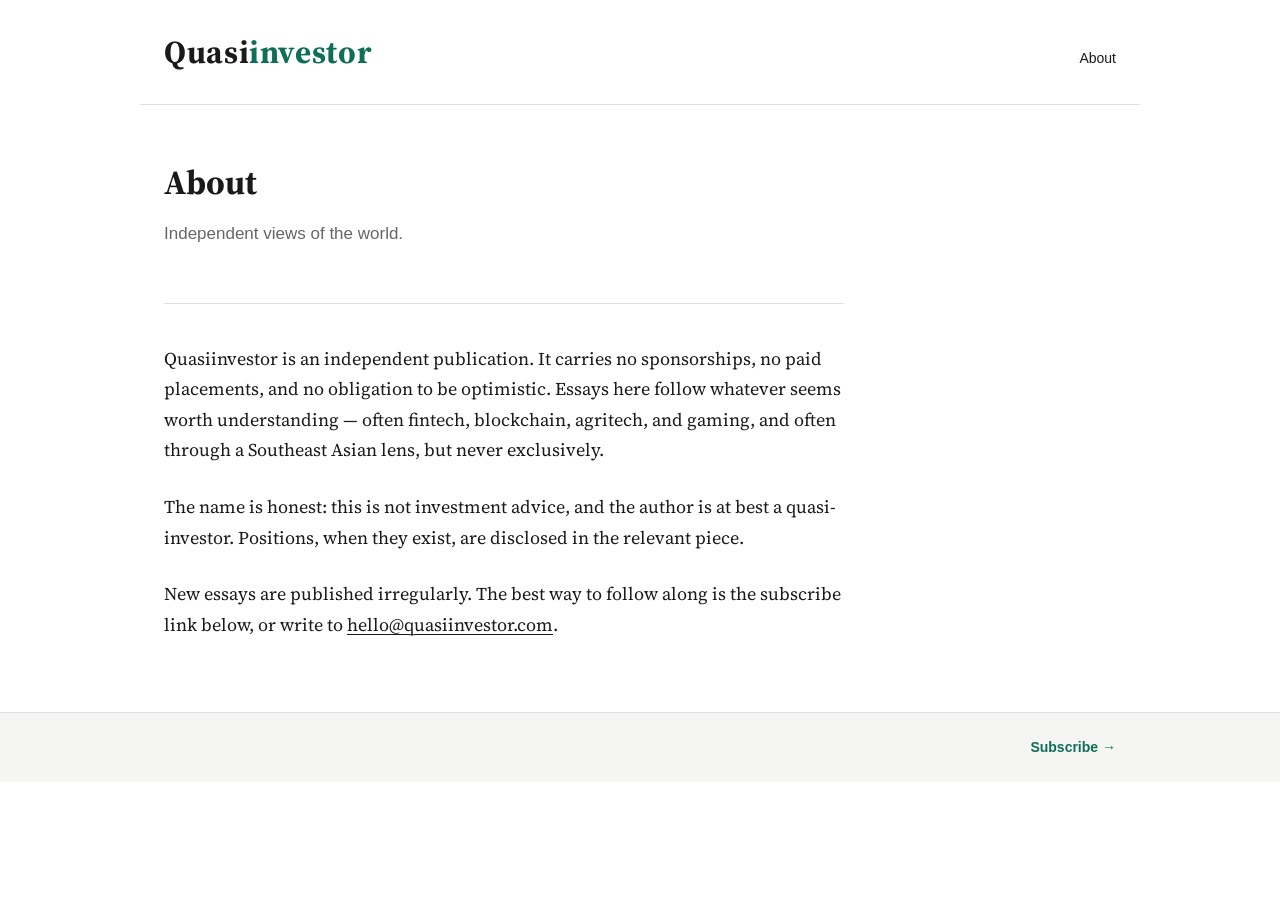
==== about.html @ 7c36e794 "Add static homepage, article template, about page, and design-system docs Co-Authored-By: Claude Fab" ====
<!DOCTYPE html>
<html lang="en">
<head>
  <meta charset="UTF-8">
  <meta name="viewport" content="width=device-width, initial-scale=1.0">
  <title>About — Quasiinvestor</title>
  <meta name="description" content="About Quasiinvestor — independent views of the world.">
  <link rel="preconnect" href="https://fonts.googleapis.com">
  <link rel="preconnect" href="https://fonts.gstatic.com" crossorigin>
  <link href="https://fonts.googleapis.com/css2?family=Source+Serif+4:opsz,wght@8..60,400;8..60,600;8..60,700&display=swap" rel="stylesheet">
  <link rel="stylesheet" href="style.css">
</head>
<body>

  <header class="masthead">
    <a class="wordmark" href="index.html">Quasi<span class="wordmark-accent">investor</span></a>
    <nav class="nav">
      <a href="about.html">About</a>
    </nav>
  </header>

  <main>

    <header class="article-header">
      <h1 class="article-title">About</h1>
      <p class="standfirst">Independent views of the world.</p>
    </header>

    <hr class="divider article-divider">

    <div class="prose">
      <p>
        Quasiinvestor is an independent publication. It carries no sponsorships, no paid
        placements, and no obligation to be optimistic. Essays here follow whatever seems
        worth understanding — often fintech, blockchain, agritech, and gaming, and often
        through a Southeast Asian lens, but never exclusively.
      </p>
      <p>
        The name is honest: this is not investment advice, and the author is at best a
        quasi-investor. Positions, when they exist, are disclosed in the relevant piece.
      </p>
      <p>
        New essays are published irregularly. The best way to follow along is the
        subscribe link below, or write to <a href="mailto:hello@quasiinvestor.com">hello@quasiinvestor.com</a>.
      </p>
    </div>

  </main>

  <footer class="footer">
    <a class="subscribe" href="#">Subscribe &rarr;</a>
  </footer>

</body>
</html>
---- style.css ----
/* Quasiinvestor — editorial homepage
   Design system: see CLAUDE.md. Teal #0F6E56 is the ONLY accent. */

:root {
  --ink: #1a1a1a;
  --grey: #666;
  --teal: #0F6E56;
  --hairline: #e0e0e0;
  --footer-bg: #f5f5f4;
  --serif: "Source Serif 4", Georgia, serif;
  --sans: -apple-system, BlinkMacSystemFont, "Segoe UI", Roboto, Helvetica, Arial, sans-serif;
}

* {
  margin: 0;
  padding: 0;
  box-sizing: border-box;
}

body {
  font-family: var(--sans);
  color: var(--ink);
  background: #fff;
  line-height: 1.5;
  -webkit-font-smoothing: antialiased;
}

a {
  color: inherit;
  text-decoration: none;
}

/* ---------- Masthead ---------- */

.masthead {
  max-width: 1000px;
  margin: 0 auto;
  padding: 28px 24px;
  display: flex;
  align-items: baseline;
  justify-content: space-between;
  flex-wrap: wrap;
  gap: 12px 32px;
  border-bottom: 1px solid var(--hairline);
}

.wordmark {
  font-family: var(--serif);
  font-size: 32px;
  font-weight: 700;
  letter-spacing: 0.02em;
}

.wordmark-accent {
  color: var(--teal);
}

.nav {
  display: flex;
  flex-wrap: wrap;
  gap: 24px;
  font-size: 14px;
}

.nav a:hover {
  color: var(--grey);
}

/* ---------- Featured article ---------- */

main {
  max-width: 1000px;
  margin: 0 auto;
  padding: 0 24px;
}

.featured {
  max-width: 560px;
  padding: 56px 0 48px;
}

.category {
  font-size: 12px;
  font-weight: 600;
  text-transform: uppercase;
  letter-spacing: 0.12em;
  color: var(--teal);
  margin-bottom: 12px;
}

.featured-headline {
  font-family: var(--serif);
  font-size: 34px;
  font-weight: 700;
  line-height: 1.25;
  margin-bottom: 16px;
}

.featured-headline a:hover,
.card-headline a:hover {
  text-decoration: underline;
  text-underline-offset: 3px;
  text-decoration-thickness: 1px;
}

.standfirst {
  font-size: 17px;
  color: var(--grey);
  line-height: 1.6;
  margin-bottom: 16px;
}

.meta {
  font-size: 13px;
  color: var(--grey);
}

/* ---------- Recent articles grid ---------- */

.divider {
  border: 0;
  border-top: 1px solid var(--hairline);
}

.recent {
  display: grid;
  grid-template-columns: repeat(3, 1fr);
  padding: 40px 0 64px;
}

.card {
  padding: 0 32px;
  border-left: 1px solid var(--hairline);
}

.card:first-child {
  padding-left: 0;
  border-left: 0;
}

.card:last-child {
  padding-right: 0;
}

.card-headline {
  font-family: var(--serif);
  font-size: 18px;
  font-weight: 600;
  line-height: 1.35;
  margin-bottom: 12px;
}

/* ---------- Article & About pages ---------- */

.article-header {
  max-width: 680px;
  padding: 56px 0 40px;
}

.article-title {
  font-family: var(--serif);
  font-size: 34px;
  font-weight: 700;
  line-height: 1.25;
  margin-bottom: 16px;
}

.article-divider {
  max-width: 680px;
  margin: 0;
}

.prose {
  max-width: 680px;
  font-family: var(--serif);
  font-size: 18px;
  line-height: 1.7;
  padding: 40px 0 72px;
}

.prose p {
  margin-bottom: 26px;
}

.prose p:last-child {
  margin-bottom: 0;
}

.prose h2 {
  font-family: var(--serif);
  font-size: 22px;
  font-weight: 600;
  line-height: 1.3;
  margin: 44px 0 18px;
}

.prose blockquote {
  border-left: 1px solid var(--hairline);
  padding-left: 24px;
  margin: 36px 0;
  color: var(--grey);
  font-style: italic;
}

.prose a {
  text-decoration: underline;
  text-underline-offset: 3px;
  text-decoration-thickness: 1px;
}

.prose a:hover {
  color: var(--grey);
}

/* ---------- Footer ---------- */

.footer {
  background: var(--footer-bg);
  border-top: 1px solid var(--hairline);
  padding: 24px calc(max((100% - 1000px) / 2, 0px) + 24px);
  display: flex;
  align-items: baseline;
  justify-content: flex-end;
  flex-wrap: wrap;
  gap: 8px 32px;
  font-size: 14px;
}

.subscribe {
  color: var(--teal);
  font-weight: 600;
  white-space: nowrap;
}

.subscribe:hover {
  text-decoration: underline;
  text-underline-offset: 3px;
}

/* ---------- Mobile ---------- */

@media (max-width: 720px) {
  .featured {
    padding: 40px 0 36px;
  }

  .featured-headline,
  .article-title {
    font-size: 27px;
  }

  .article-header {
    padding: 40px 0 32px;
  }

  .prose {
    font-size: 17px;
    padding: 32px 0 56px;
  }

  .recent {
    grid-template-columns: 1fr;
    padding: 8px 0 48px;
  }

  .card {
    padding: 28px 0;
    border-left: 0;
    border-bottom: 1px solid var(--hairline);
  }

  .card:first-child {
    padding-left: 0;
    padding-top: 28px;
  }

  .card:last-child {
    padding-right: 0;
    border-bottom: 0;
    padding-bottom: 0;
  }
}
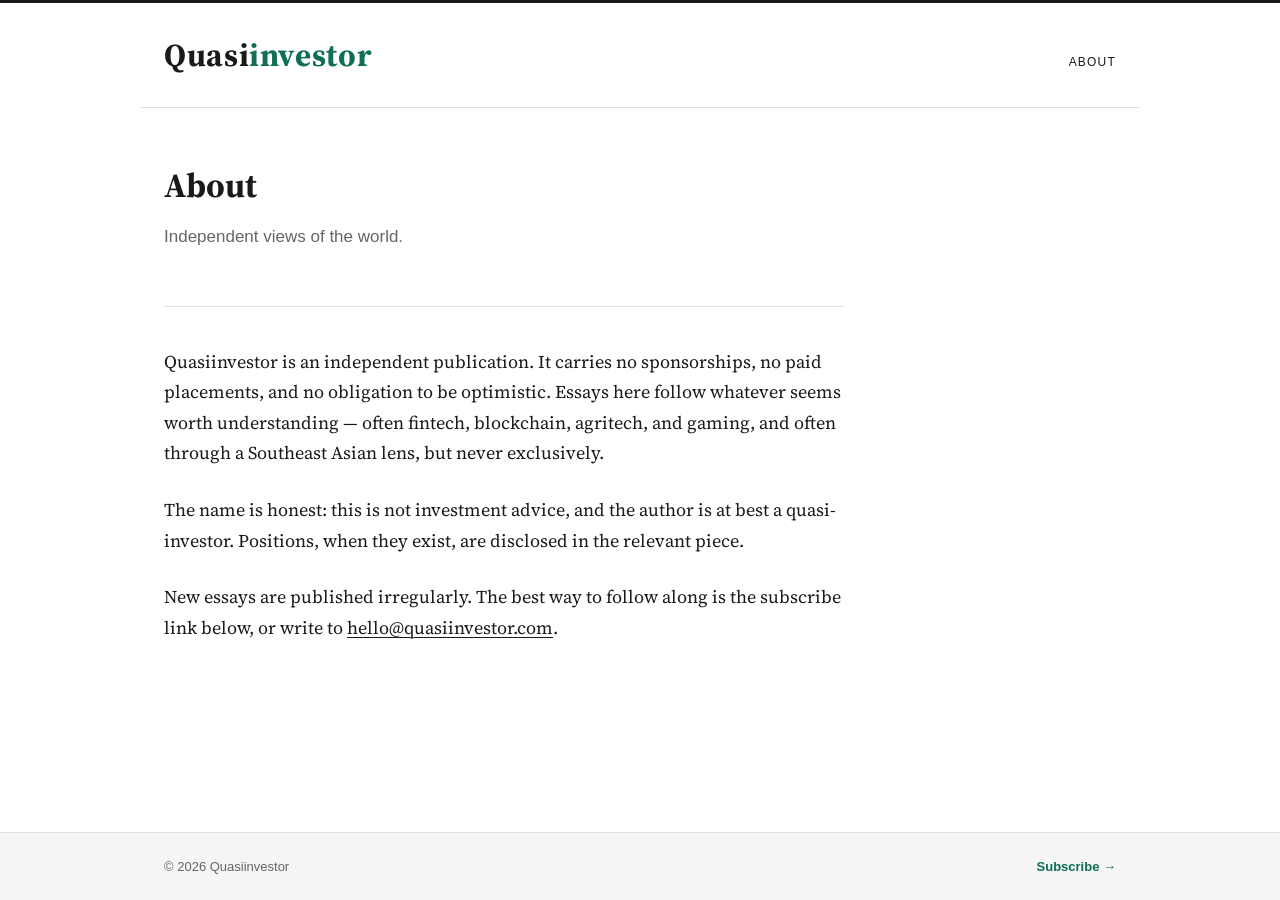
==== commit d0543f74: "Visual polish: top ink rule, small-caps nav, colophon, favicon, og tags, sticky footer Co-Authored-B" ====
--- a/about.html
+++ b/about.html
@@ -5,6 +5,11 @@
   <meta name="viewport" content="width=device-width, initial-scale=1.0">
   <title>About — Quasiinvestor</title>
   <meta name="description" content="About Quasiinvestor — independent views of the world.">
+  <meta property="og:title" content="About — Quasiinvestor">
+  <meta property="og:description" content="Independent views of the world.">
+  <meta property="og:type" content="website">
+  <meta property="og:url" content="https://quasiinvestor.com/about">
+  <link rel="icon" href='data:image/svg+xml,<svg xmlns="http://www.w3.org/2000/svg" viewBox="0 0 64 64"><rect width="64" height="64" fill="%230F6E56"/><text x="32" y="47" font-family="Georgia,serif" font-size="44" font-weight="700" text-anchor="middle" fill="%23ffffff">Q</text></svg>'>
   <link rel="preconnect" href="https://fonts.googleapis.com">
   <link rel="preconnect" href="https://fonts.gstatic.com" crossorigin>
   <link href="https://fonts.googleapis.com/css2?family=Source+Serif+4:opsz,wght@8..60,400;8..60,600;8..60,700&display=swap" rel="stylesheet">
@@ -48,6 +53,7 @@
   </main>
 
   <footer class="footer">
+    <p class="colophon">&copy; 2026 Quasiinvestor</p>
     <a class="subscribe" href="#">Subscribe &rarr;</a>
   </footer>
 
--- a/style.css
+++ b/style.css
@@ -23,6 +23,20 @@
   background: #fff;
   line-height: 1.5;
   -webkit-font-smoothing: antialiased;
+  border-top: 3px solid var(--ink);
+  min-height: 100svh;
+  display: flex;
+  flex-direction: column;
+}
+
+main {
+  flex: 1;
+  width: 100%;
+}
+
+::selection {
+  background: var(--ink);
+  color: #fff;
 }
 
 a {
@@ -33,6 +47,7 @@
 /* ---------- Masthead ---------- */
 
 .masthead {
+  width: 100%;
   max-width: 1000px;
   margin: 0 auto;
   padding: 28px 24px;
@@ -59,7 +74,10 @@
   display: flex;
   flex-wrap: wrap;
   gap: 24px;
-  font-size: 14px;
+  font-size: 12px;
+  font-weight: 500;
+  text-transform: uppercase;
+  letter-spacing: 0.1em;
 }
 
 .nav a:hover {
@@ -94,6 +112,7 @@
   font-weight: 700;
   line-height: 1.25;
   margin-bottom: 16px;
+  text-wrap: balance;
 }
 
 .featured-headline a:hover,
@@ -150,19 +169,36 @@
   margin-bottom: 12px;
 }
 
-/* ---------- Article & About pages ---------- */
-
-.article-header {
-  max-width: 680px;
-  padding: 56px 0 40px;
-}
-
-.article-title {
+/* ---------- Empty homepage state ---------- */
+
+.empty-state {
+  max-width: 560px;
+  padding: 72px 0 96px;
+}
+
+.empty-headline {
   font-family: var(--serif);
   font-size: 34px;
   font-weight: 700;
   line-height: 1.25;
   margin-bottom: 16px;
+  text-wrap: balance;
+}
+
+/* ---------- Article & About pages ---------- */
+
+.article-header {
+  max-width: 680px;
+  padding: 56px 0 40px;
+}
+
+.article-title {
+  font-family: var(--serif);
+  font-size: 34px;
+  font-weight: 700;
+  line-height: 1.25;
+  margin-bottom: 16px;
+  text-wrap: balance;
 }
 
 .article-divider {
@@ -220,10 +256,14 @@
   padding: 24px calc(max((100% - 1000px) / 2, 0px) + 24px);
   display: flex;
   align-items: baseline;
-  justify-content: flex-end;
+  justify-content: space-between;
   flex-wrap: wrap;
   gap: 8px 32px;
-  font-size: 14px;
+  font-size: 13px;
+}
+
+.colophon {
+  color: var(--grey);
 }
 
 .subscribe {
@@ -245,8 +285,13 @@
   }
 
   .featured-headline,
-  .article-title {
+  .article-title,
+  .empty-headline {
     font-size: 27px;
+  }
+
+  .empty-state {
+    padding: 48px 0 64px;
   }
 
   .article-header {
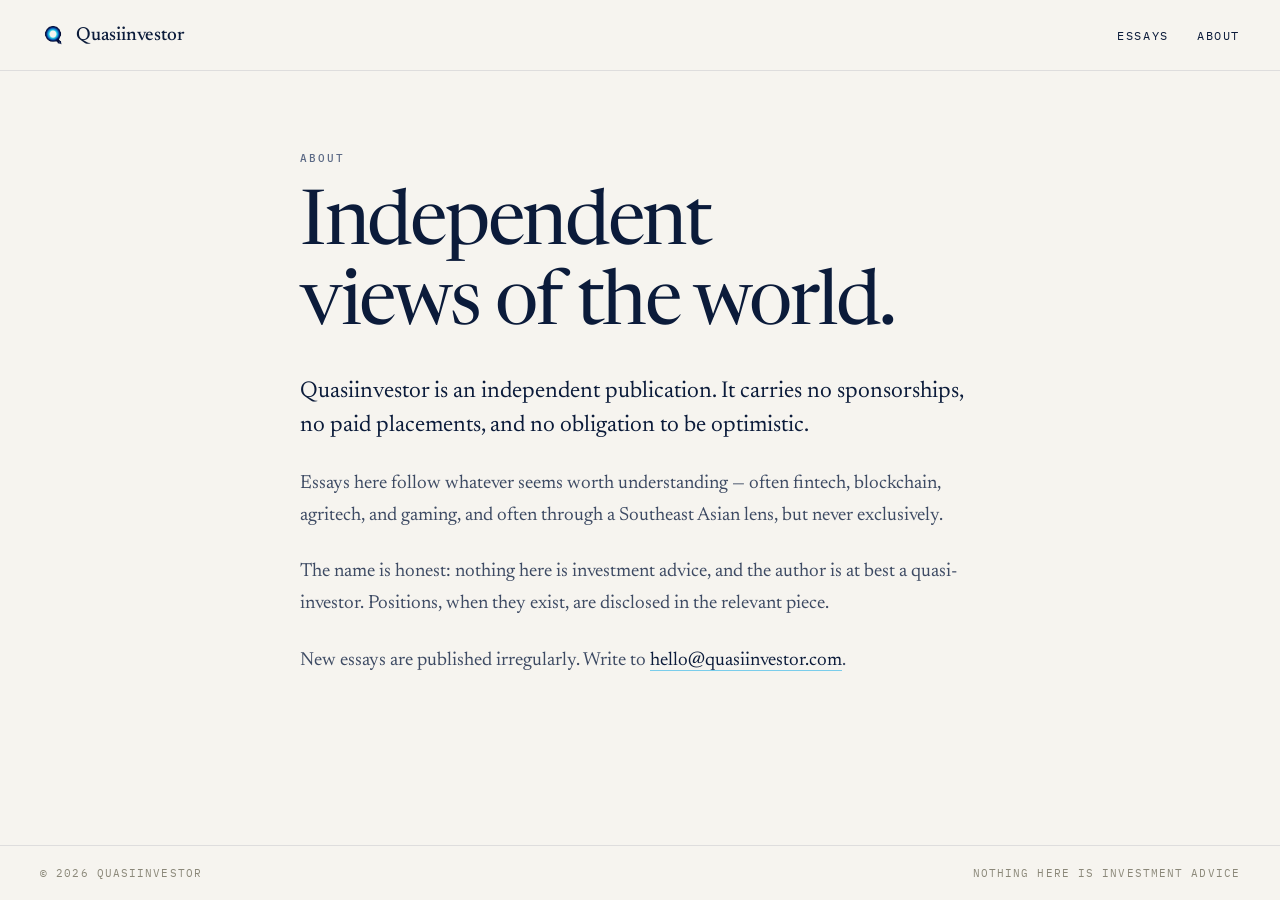
==== commit 1873f413: "Redesign Quasiinvestor landing page" ====
--- a/about.html
+++ b/about.html
@@ -1,61 +1,49 @@
-<!DOCTYPE html>
+<!doctype html>
 <html lang="en">
 <head>
-  <meta charset="UTF-8">
-  <meta name="viewport" content="width=device-width, initial-scale=1.0">
+  <meta charset="utf-8">
+  <meta name="viewport" content="width=device-width, initial-scale=1">
   <title>About — Quasiinvestor</title>
-  <meta name="description" content="About Quasiinvestor — independent views of the world.">
+  <meta name="description" content="About Quasiinvestor, a collection of occasional essays on what seems worth understanding.">
   <meta property="og:title" content="About — Quasiinvestor">
-  <meta property="og:description" content="Independent views of the world.">
+  <meta property="og:description" content="A collection of occasional essays on what seems worth understanding.">
   <meta property="og:type" content="website">
   <meta property="og:url" content="https://quasiinvestor.com/about">
-  <link rel="icon" href='data:image/svg+xml,<svg xmlns="http://www.w3.org/2000/svg" viewBox="0 0 64 64"><rect width="64" height="64" fill="%230F6E56"/><text x="32" y="47" font-family="Georgia,serif" font-size="44" font-weight="700" text-anchor="middle" fill="%23ffffff">Q</text></svg>'>
+  <link rel="icon" href="assets/quasi-logo.png">
   <link rel="preconnect" href="https://fonts.googleapis.com">
   <link rel="preconnect" href="https://fonts.gstatic.com" crossorigin>
-  <link href="https://fonts.googleapis.com/css2?family=Source+Serif+4:opsz,wght@8..60,400;8..60,600;8..60,700&display=swap" rel="stylesheet">
+  <link href="https://fonts.googleapis.com/css2?family=IBM+Plex+Mono:wght@400;500&amp;family=Newsreader:ital,opsz,wght@0,6..72,300;0,6..72,400;0,6..72,500;1,6..72,400&amp;display=swap" rel="stylesheet">
   <link rel="stylesheet" href="style.css">
 </head>
 <body>
+  <header class="bar site-header">
+    <a class="lockup" href="/" aria-label="Quasiinvestor home">
+      <img src="assets/quasi-logo.png" alt="" width="26" height="26">
+      <span class="wordmark">Quasiinvestor</span>
+    </a>
 
-  <header class="masthead">
-    <a class="wordmark" href="index.html">Quasi<span class="wordmark-accent">investor</span></a>
-    <nav class="nav">
-      <a href="about.html">About</a>
+    <nav aria-label="Main navigation">
+      <a href="/#essays">Essays</a>
+      <a href="/#about" aria-current="page">About</a>
     </nav>
   </header>
 
   <main>
-
-    <header class="article-header">
-      <h1 class="article-title">About</h1>
-      <p class="standfirst">Independent views of the world.</p>
-    </header>
-
-    <hr class="divider article-divider">
-
-    <div class="prose">
-      <p>
-        Quasiinvestor is an independent publication. It carries no sponsorships, no paid
-        placements, and no obligation to be optimistic. Essays here follow whatever seems
-        worth understanding — often fintech, blockchain, agritech, and gaming, and often
-        through a Southeast Asian lens, but never exclusively.
-      </p>
-      <p>
-        The name is honest: this is not investment advice, and the author is at best a
-        quasi-investor. Positions, when they exist, are disclosed in the relevant piece.
-      </p>
-      <p>
-        New essays are published irregularly. The best way to follow along is the
-        subscribe link below, or write to <a href="mailto:hello@quasiinvestor.com">hello@quasiinvestor.com</a>.
-      </p>
-    </div>
-
+    <article class="about-page">
+      <span class="label">About</span>
+      <h1>Independent views of the world.</h1>
+      <div class="prose">
+        <p>Quasiinvestor is an independent publication. It carries no sponsorships, no paid placements, and no obligation to be optimistic.</p>
+        <p>Essays here follow whatever seems worth understanding — often fintech, blockchain, agritech, and gaming, and often through a Southeast Asian lens, but never exclusively.</p>
+        <p>The name is honest: nothing here is investment advice, and the author is at best a quasi-investor. Positions, when they exist, are disclosed in the relevant piece.</p>
+        <p>New essays are published irregularly. Write to <a href="mailto:hello@quasiinvestor.com">hello@quasiinvestor.com</a>.</p>
+      </div>
+    </article>
   </main>
 
-  <footer class="footer">
-    <p class="colophon">&copy; 2026 Quasiinvestor</p>
-    <a class="subscribe" href="#">Subscribe &rarr;</a>
+  <footer class="bar site-footer">
+    <span>© 2026 Quasiinvestor</span>
+    <span>Nothing here is investment advice</span>
   </footer>
-
 </body>
 </html>
--- a/style.css
+++ b/style.css
@@ -1,327 +1,471 @@
-/* Quasiinvestor — editorial homepage
-   Design system: see CLAUDE.md. Teal #0F6E56 is the ONLY accent. */
-
 :root {
-  --ink: #1a1a1a;
-  --grey: #666;
-  --teal: #0F6E56;
-  --hairline: #e0e0e0;
-  --footer-bg: #f5f5f4;
-  --serif: "Source Serif 4", Georgia, serif;
-  --sans: -apple-system, BlinkMacSystemFont, "Segoe UI", Roboto, Helvetica, Arial, sans-serif;
+  --paper: #f6f4ef;
+  --ink: #0b1b3a;
+  --ink-secondary: #123a6b;
+  --body-muted: #3d4a63;
+  --label-muted: #5c6a86;
+  --meta-muted: #8b8879;
+  --accent: #00a8e8;
+  --accent-hover: #0090c8;
+  --hairline: rgba(11, 27, 58, 0.1);
+  --serif: "Newsreader", Georgia, serif;
+  --mono: "IBM Plex Mono", ui-monospace, monospace;
 }
 
 * {
+  box-sizing: border-box;
+}
+
+html {
+  scroll-behavior: smooth;
+}
+
+html,
+body {
   margin: 0;
   padding: 0;
-  box-sizing: border-box;
 }
 
 body {
-  font-family: var(--sans);
+  min-height: 100vh;
+  min-height: 100svh;
+  display: flex;
+  flex-direction: column;
+  overflow-x: hidden;
+  background: var(--paper);
   color: var(--ink);
-  background: #fff;
-  line-height: 1.5;
+  font-family: var(--serif);
   -webkit-font-smoothing: antialiased;
-  border-top: 3px solid var(--ink);
-  min-height: 100svh;
-  display: flex;
-  flex-direction: column;
+}
+
+a {
+  color: var(--ink);
+  text-decoration: none;
+  transition: color 0.2s ease;
+}
+
+a:hover {
+  color: var(--accent-hover);
+}
+
+a:focus-visible {
+  outline: 2px solid var(--accent);
+  outline-offset: 4px;
+}
+
+::selection {
+  background: #9fe8ff;
+  color: var(--ink);
+}
+
+h1,
+h2,
+p,
+ul {
+  margin: 0;
+}
+
+.bar {
+  display: flex;
+  align-items: center;
+  justify-content: space-between;
+  gap: 24px;
+  padding: 22px 40px;
+}
+
+.site-header {
+  border-bottom: 1px solid var(--hairline);
+}
+
+.lockup {
+  display: flex;
+  align-items: center;
+  gap: 10px;
+  flex: none;
+}
+
+.lockup img {
+  width: 26px;
+  height: 26px;
+  object-fit: contain;
+}
+
+.wordmark {
+  font-size: 19px;
+  font-weight: 500;
+  letter-spacing: -0.01em;
+}
+
+nav {
+  display: flex;
+  align-items: center;
+  gap: 28px;
+}
+
+nav a,
+.label,
+.count,
+.fine,
+.site-footer span {
+  font-family: var(--mono);
+}
+
+nav a {
+  font-size: 11.5px;
+  letter-spacing: 0.14em;
+  text-transform: uppercase;
 }
 
 main {
+  width: 100%;
   flex: 1;
+  display: flex;
+  flex-direction: column;
+  align-items: center;
+  padding: 0 40px;
+}
+
+section {
   width: 100%;
-}
-
-::selection {
-  background: var(--ink);
-  color: #fff;
-}
-
-a {
-  color: inherit;
-  text-decoration: none;
-}
-
-/* ---------- Masthead ---------- */
-
-.masthead {
+  max-width: 900px;
+}
+
+section + section {
+  border-top: 1px solid var(--hairline);
+}
+
+[id] {
+  scroll-margin-top: 90px;
+}
+
+.hero {
+  display: flex;
+  flex-direction: column;
+  align-items: center;
+  padding: 90px 0 84px;
+  text-align: center;
+  animation: q-rise 0.8s ease both;
+}
+
+.status {
+  display: flex;
+  align-items: center;
+  gap: 9px;
+  margin-bottom: 22px;
+  color: var(--label-muted);
+  font-family: var(--mono);
+  font-size: 11px;
+  letter-spacing: 0.18em;
+  text-transform: uppercase;
+}
+
+.dot {
+  width: 6px;
+  height: 6px;
+  flex: none;
+  border-radius: 50%;
+  background: var(--accent);
+  box-shadow: 0 0 0 4px rgba(0, 168, 232, 0.18);
+}
+
+h1 {
   width: 100%;
-  max-width: 1000px;
-  margin: 0 auto;
-  padding: 28px 24px;
+  font-size: clamp(40px, 6.2vw, 76px);
+  font-weight: 400;
+  line-height: 1.05;
+  letter-spacing: -0.03em;
+  text-wrap: balance;
+}
+
+h1 em {
+  color: var(--ink-secondary);
+  font-style: italic;
+}
+
+.dek {
+  max-width: 520px;
+  margin-top: 26px;
+  color: var(--body-muted);
+  font-size: 20px;
+  line-height: 1.6;
+  text-wrap: pretty;
+}
+
+.essays {
+  padding: 54px 0 60px;
+}
+
+.row-head {
   display: flex;
   align-items: baseline;
   justify-content: space-between;
+  gap: 20px;
+  margin-bottom: 26px;
+}
+
+.label {
+  color: var(--label-muted);
+  font-size: 11px;
+  font-weight: 500;
+  letter-spacing: 0.18em;
+  text-transform: uppercase;
+}
+
+.count {
+  color: var(--meta-muted);
+  font-size: 11px;
+  letter-spacing: 0.1em;
+  text-transform: uppercase;
+}
+
+.essay-index {
+  display: flex;
+  flex-direction: column;
+  padding: 0;
+  list-style: none;
+}
+
+.essay-index li {
+  display: grid;
+  grid-template-columns: 110px minmax(0, 1fr);
+  align-items: start;
+  gap: 24px;
+  padding: 22px 0;
+  border-top: 1px solid var(--hairline);
+}
+
+.essay-index time {
+  padding-top: 7px;
+  color: var(--meta-muted);
+  font-family: var(--mono);
+  font-size: 11px;
+  letter-spacing: 0.1em;
+  text-transform: uppercase;
+}
+
+.essay-title {
+  display: block;
+  color: var(--ink-secondary);
+  font-size: 25px;
+  line-height: 1.25;
+  letter-spacing: -0.015em;
+}
+
+.essay-dek {
+  display: block;
+  margin-top: 7px;
+  color: var(--label-muted);
+  font-size: 17px;
+  line-height: 1.55;
+  text-wrap: pretty;
+}
+
+.fine {
+  margin-top: 26px;
+  padding-top: 22px;
+  border-top: 1px solid var(--hairline);
+  color: var(--meta-muted);
+  font-size: 12px;
+  line-height: 1.7;
+  letter-spacing: 0.03em;
+}
+
+.fine a,
+.about a,
+.about-page a {
+  border-bottom: 1px solid rgba(0, 168, 232, 0.5);
+}
+
+.about {
+  display: grid;
+  grid-template-columns: minmax(0, 1fr) minmax(0, 1.5fr);
+  gap: 48px;
+  padding: 60px 0 90px;
+}
+
+.about-copy {
+  max-width: 560px;
+  display: flex;
+  flex-direction: column;
+  gap: 20px;
+}
+
+.about .lead {
+  font-size: 23px;
+  line-height: 1.5;
+  letter-spacing: -0.01em;
+  text-wrap: pretty;
+}
+
+.about .copy {
+  color: var(--body-muted);
+  font-size: 18px;
+  line-height: 1.65;
+  text-wrap: pretty;
+}
+
+.about .write {
+  color: var(--label-muted);
+  font-family: var(--mono);
+  font-size: 12px;
+  letter-spacing: 0.04em;
+}
+
+.site-footer {
   flex-wrap: wrap;
-  gap: 12px 32px;
-  border-bottom: 1px solid var(--hairline);
-}
-
-.wordmark {
-  font-family: var(--serif);
-  font-size: 32px;
-  font-weight: 700;
-  letter-spacing: 0.02em;
-}
-
-.wordmark-accent {
-  color: var(--teal);
-}
-
-.nav {
-  display: flex;
-  flex-wrap: wrap;
+  gap: 14px;
+  padding: 20px 40px;
+  border-top: 1px solid var(--hairline);
+}
+
+.site-footer span {
+  color: var(--meta-muted);
+  font-size: 11px;
+  letter-spacing: 0.1em;
+  text-transform: uppercase;
+}
+
+/* Standalone About page kept for existing inbound links. */
+.about-page {
+  max-width: 680px;
+  padding: 80px 0 96px;
+}
+
+.about-page .label {
+  display: block;
+  margin-bottom: 22px;
+}
+
+.about-page h1 {
+  max-width: 620px;
+  margin-bottom: 28px;
+}
+
+.about-page .prose {
+  display: flex;
+  flex-direction: column;
   gap: 24px;
-  font-size: 12px;
-  font-weight: 500;
-  text-transform: uppercase;
-  letter-spacing: 0.1em;
-}
-
-.nav a:hover {
-  color: var(--grey);
-}
-
-/* ---------- Featured article ---------- */
-
-main {
-  max-width: 1000px;
-  margin: 0 auto;
-  padding: 0 24px;
-}
-
-.featured {
-  max-width: 560px;
-  padding: 56px 0 48px;
-}
-
-.category {
-  font-size: 12px;
-  font-weight: 600;
-  text-transform: uppercase;
-  letter-spacing: 0.12em;
-  color: var(--teal);
-  margin-bottom: 12px;
-}
-
-.featured-headline {
-  font-family: var(--serif);
-  font-size: 34px;
-  font-weight: 700;
-  line-height: 1.25;
-  margin-bottom: 16px;
-  text-wrap: balance;
-}
-
-.featured-headline a:hover,
-.card-headline a:hover {
-  text-decoration: underline;
-  text-underline-offset: 3px;
-  text-decoration-thickness: 1px;
-}
-
-.standfirst {
-  font-size: 17px;
-  color: var(--grey);
-  line-height: 1.6;
-  margin-bottom: 16px;
-}
-
-.meta {
-  font-size: 13px;
-  color: var(--grey);
-}
-
-/* ---------- Recent articles grid ---------- */
-
-.divider {
-  border: 0;
-  border-top: 1px solid var(--hairline);
-}
-
-.recent {
-  display: grid;
-  grid-template-columns: repeat(3, 1fr);
-  padding: 40px 0 64px;
-}
-
-.card {
-  padding: 0 32px;
-  border-left: 1px solid var(--hairline);
-}
-
-.card:first-child {
-  padding-left: 0;
-  border-left: 0;
-}
-
-.card:last-child {
-  padding-right: 0;
-}
-
-.card-headline {
-  font-family: var(--serif);
-  font-size: 18px;
-  font-weight: 600;
-  line-height: 1.35;
-  margin-bottom: 12px;
-}
-
-/* ---------- Empty homepage state ---------- */
-
-.empty-state {
-  max-width: 560px;
-  padding: 72px 0 96px;
-}
-
-.empty-headline {
-  font-family: var(--serif);
-  font-size: 34px;
-  font-weight: 700;
-  line-height: 1.25;
-  margin-bottom: 16px;
-  text-wrap: balance;
-}
-
-/* ---------- Article & About pages ---------- */
-
-.article-header {
-  max-width: 680px;
-  padding: 56px 0 40px;
-}
-
-.article-title {
-  font-family: var(--serif);
-  font-size: 34px;
-  font-weight: 700;
-  line-height: 1.25;
-  margin-bottom: 16px;
-  text-wrap: balance;
-}
-
-.article-divider {
-  max-width: 680px;
-  margin: 0;
-}
-
-.prose {
-  max-width: 680px;
-  font-family: var(--serif);
-  font-size: 18px;
+  color: var(--body-muted);
+  font-size: 19px;
   line-height: 1.7;
-  padding: 40px 0 72px;
-}
-
-.prose p {
-  margin-bottom: 26px;
-}
-
-.prose p:last-child {
-  margin-bottom: 0;
-}
-
-.prose h2 {
-  font-family: var(--serif);
-  font-size: 22px;
-  font-weight: 600;
-  line-height: 1.3;
-  margin: 44px 0 18px;
-}
-
-.prose blockquote {
-  border-left: 1px solid var(--hairline);
-  padding-left: 24px;
-  margin: 36px 0;
-  color: var(--grey);
-  font-style: italic;
-}
-
-.prose a {
-  text-decoration: underline;
-  text-underline-offset: 3px;
-  text-decoration-thickness: 1px;
-}
-
-.prose a:hover {
-  color: var(--grey);
-}
-
-/* ---------- Footer ---------- */
-
-.footer {
-  background: var(--footer-bg);
-  border-top: 1px solid var(--hairline);
-  padding: 24px calc(max((100% - 1000px) / 2, 0px) + 24px);
-  display: flex;
-  align-items: baseline;
-  justify-content: space-between;
-  flex-wrap: wrap;
-  gap: 8px 32px;
-  font-size: 13px;
-}
-
-.colophon {
-  color: var(--grey);
-}
-
-.subscribe {
-  color: var(--teal);
-  font-weight: 600;
-  white-space: nowrap;
-}
-
-.subscribe:hover {
-  text-decoration: underline;
-  text-underline-offset: 3px;
-}
-
-/* ---------- Mobile ---------- */
-
-@media (max-width: 720px) {
-  .featured {
-    padding: 40px 0 36px;
-  }
-
-  .featured-headline,
-  .article-title,
-  .empty-headline {
-    font-size: 27px;
-  }
-
-  .empty-state {
-    padding: 48px 0 64px;
-  }
-
-  .article-header {
-    padding: 40px 0 32px;
-  }
-
-  .prose {
-    font-size: 17px;
-    padding: 32px 0 56px;
-  }
-
-  .recent {
+}
+
+.about-page .prose p:first-child {
+  color: var(--ink);
+  font-size: 23px;
+  line-height: 1.5;
+}
+
+@keyframes q-rise {
+  from {
+    opacity: 0;
+    transform: translateY(14px);
+  }
+
+  to {
+    opacity: 1;
+    transform: none;
+  }
+}
+
+@media (prefers-reduced-motion: reduce) {
+  html {
+    scroll-behavior: auto;
+  }
+
+  .hero {
+    animation: none;
+  }
+
+  a {
+    transition: none;
+  }
+}
+
+@media (max-width: 820px) {
+  .about {
     grid-template-columns: 1fr;
-    padding: 8px 0 48px;
-  }
-
-  .card {
-    padding: 28px 0;
-    border-left: 0;
-    border-bottom: 1px solid var(--hairline);
-  }
-
-  .card:first-child {
-    padding-left: 0;
-    padding-top: 28px;
-  }
-
-  .card:last-child {
-    padding-right: 0;
-    border-bottom: 0;
-    padding-bottom: 0;
-  }
-}
+    gap: 20px;
+  }
+}
+
+@media (max-width: 640px) {
+  .bar {
+    padding: 18px 20px;
+  }
+
+  nav {
+    gap: 16px;
+  }
+
+  nav a {
+    font-size: 10px;
+  }
+
+  main {
+    padding: 0 22px;
+  }
+
+  .hero {
+    padding: 64px 0 56px;
+  }
+
+  .dek {
+    font-size: 18px;
+  }
+
+  .essay-index li {
+    grid-template-columns: 1fr;
+    gap: 8px;
+  }
+
+  .essay-index time {
+    padding-top: 0;
+  }
+
+  .essay-title {
+    font-size: 22px;
+  }
+
+  .site-footer {
+    flex-direction: column;
+    align-items: flex-start;
+  }
+
+  .about-page {
+    padding: 64px 0 72px;
+  }
+
+  .about-page .prose,
+  .about-page .prose p:first-child {
+    font-size: 18px;
+  }
+}
+
+@media (max-width: 420px) {
+  .site-header {
+    gap: 16px;
+  }
+
+  .lockup {
+    gap: 7px;
+  }
+
+  .lockup img {
+    width: 22px;
+    height: 22px;
+  }
+
+  .wordmark {
+    font-size: 16px;
+  }
+
+  nav {
+    gap: 11px;
+  }
+
+  nav a {
+    font-size: 9px;
+    letter-spacing: 0.1em;
+  }
+}
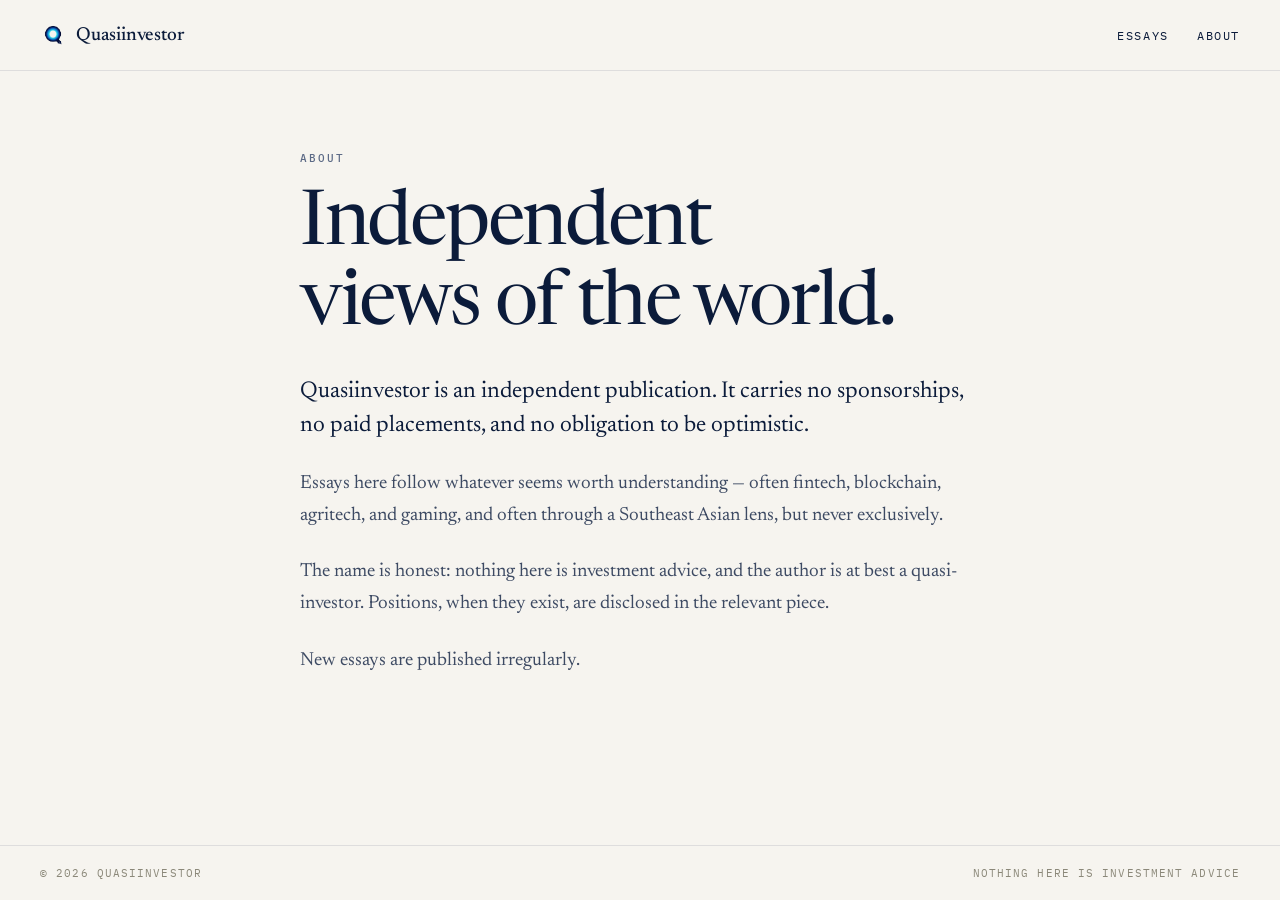
==== commit 606430ba: "Remove remaining About contact line" ====
--- a/about.html
+++ b/about.html
@@ -36,7 +36,7 @@
         <p>Quasiinvestor is an independent publication. It carries no sponsorships, no paid placements, and no obligation to be optimistic.</p>
         <p>Essays here follow whatever seems worth understanding — often fintech, blockchain, agritech, and gaming, and often through a Southeast Asian lens, but never exclusively.</p>
         <p>The name is honest: nothing here is investment advice, and the author is at best a quasi-investor. Positions, when they exist, are disclosed in the relevant piece.</p>
-        <p>New essays are published irregularly. Write to <a href="mailto:hello@quasiinvestor.com">hello@quasiinvestor.com</a>.</p>
+        <p>New essays are published irregularly.</p>
       </div>
     </article>
   </main>
--- a/style.css
+++ b/style.css
@@ -105,7 +105,6 @@
 nav a,
 .label,
 .count,
-.fine,
 .site-footer span {
   font-family: var(--mono);
 }
@@ -182,15 +181,6 @@
   font-style: italic;
 }
 
-.dek {
-  max-width: 520px;
-  margin-top: 26px;
-  color: var(--body-muted);
-  font-size: 20px;
-  line-height: 1.6;
-  text-wrap: pretty;
-}
-
 .essays {
   padding: 54px 0 60px;
 }
@@ -251,31 +241,6 @@
   letter-spacing: -0.015em;
 }
 
-.essay-dek {
-  display: block;
-  margin-top: 7px;
-  color: var(--label-muted);
-  font-size: 17px;
-  line-height: 1.55;
-  text-wrap: pretty;
-}
-
-.fine {
-  margin-top: 26px;
-  padding-top: 22px;
-  border-top: 1px solid var(--hairline);
-  color: var(--meta-muted);
-  font-size: 12px;
-  line-height: 1.7;
-  letter-spacing: 0.03em;
-}
-
-.fine a,
-.about a,
-.about-page a {
-  border-bottom: 1px solid rgba(0, 168, 232, 0.5);
-}
-
 .about {
   display: grid;
   grid-template-columns: minmax(0, 1fr) minmax(0, 1.5fr);
@@ -304,13 +269,6 @@
   text-wrap: pretty;
 }
 
-.about .write {
-  color: var(--label-muted);
-  font-family: var(--mono);
-  font-size: 12px;
-  letter-spacing: 0.04em;
-}
-
 .site-footer {
   flex-wrap: wrap;
   gap: 14px;
@@ -410,10 +368,6 @@
     padding: 64px 0 56px;
   }
 
-  .dek {
-    font-size: 18px;
-  }
-
   .essay-index li {
     grid-template-columns: 1fr;
     gap: 8px;
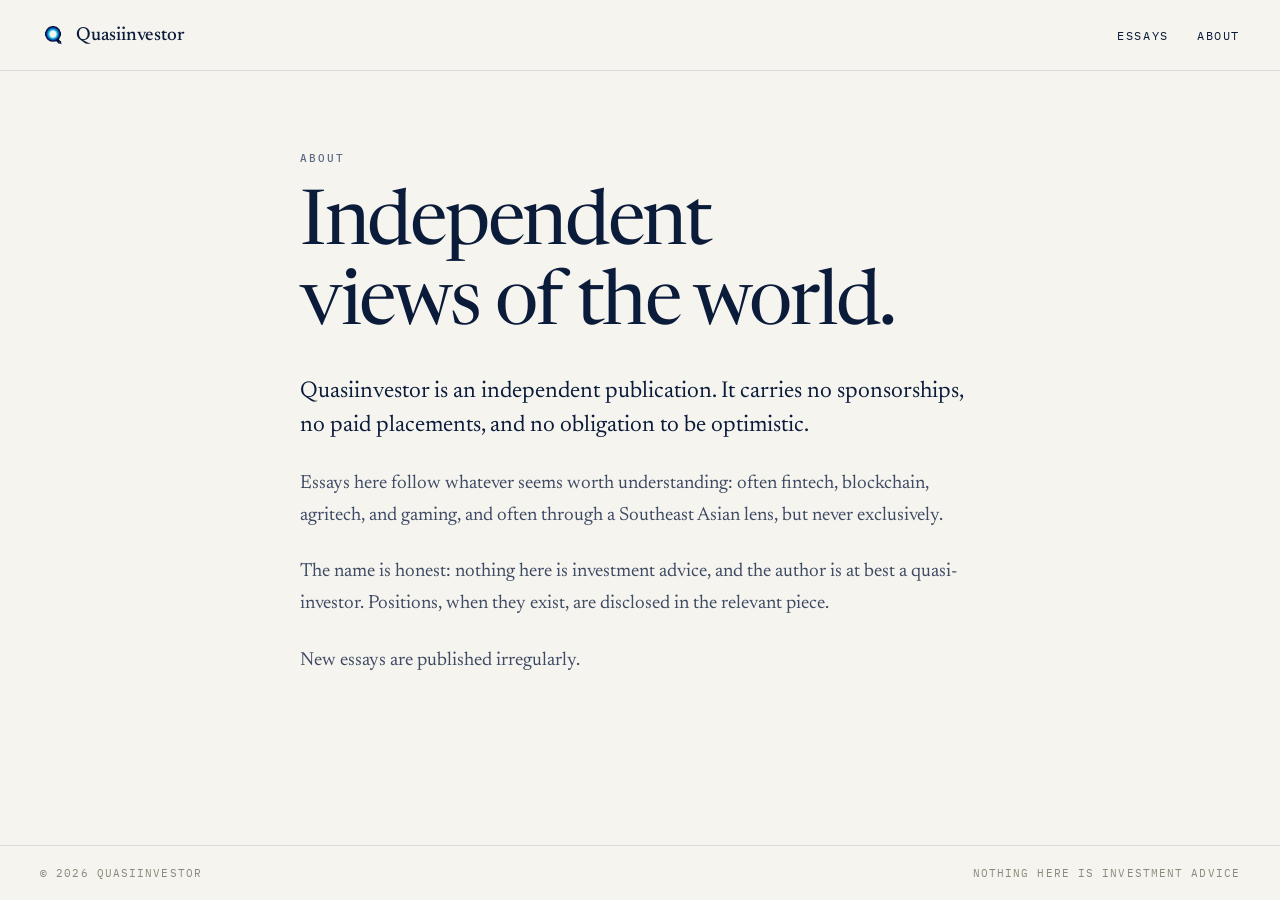
==== commit 7c797d4b: "Replace em dashes with middle dots and colons Co-Authored-By: Claude Fable 5 <noreply@anthropic.com>" ====
--- a/about.html
+++ b/about.html
@@ -3,9 +3,9 @@
 <head>
   <meta charset="utf-8">
   <meta name="viewport" content="width=device-width, initial-scale=1">
-  <title>About — Quasiinvestor</title>
+  <title>About · Quasiinvestor</title>
   <meta name="description" content="About Quasiinvestor, a collection of occasional essays on what seems worth understanding.">
-  <meta property="og:title" content="About — Quasiinvestor">
+  <meta property="og:title" content="About · Quasiinvestor">
   <meta property="og:description" content="A collection of occasional essays on what seems worth understanding.">
   <meta property="og:type" content="website">
   <meta property="og:url" content="https://quasiinvestor.com/about">
@@ -34,7 +34,7 @@
       <h1>Independent views of the world.</h1>
       <div class="prose">
         <p>Quasiinvestor is an independent publication. It carries no sponsorships, no paid placements, and no obligation to be optimistic.</p>
-        <p>Essays here follow whatever seems worth understanding — often fintech, blockchain, agritech, and gaming, and often through a Southeast Asian lens, but never exclusively.</p>
+        <p>Essays here follow whatever seems worth understanding: often fintech, blockchain, agritech, and gaming, and often through a Southeast Asian lens, but never exclusively.</p>
         <p>The name is honest: nothing here is investment advice, and the author is at best a quasi-investor. Positions, when they exist, are disclosed in the relevant piece.</p>
         <p>New essays are published irregularly.</p>
       </div>
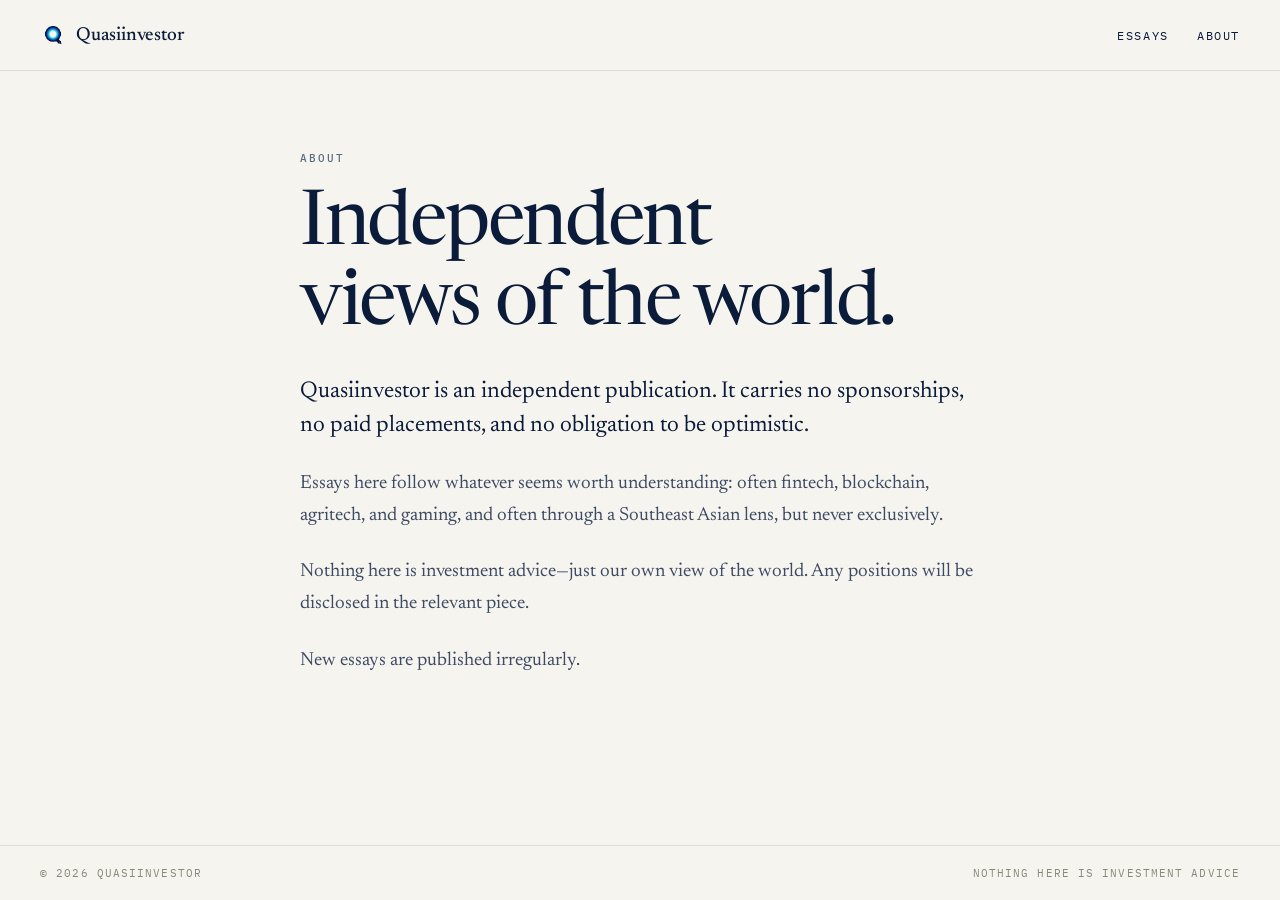
==== commit a74cef4d: "Update investment disclaimer" ====
--- a/about.html
+++ b/about.html
@@ -35,7 +35,7 @@
       <div class="prose">
         <p>Quasiinvestor is an independent publication. It carries no sponsorships, no paid placements, and no obligation to be optimistic.</p>
         <p>Essays here follow whatever seems worth understanding: often fintech, blockchain, agritech, and gaming, and often through a Southeast Asian lens, but never exclusively.</p>
-        <p>The name is honest: nothing here is investment advice, and the author is at best a quasi-investor. Positions, when they exist, are disclosed in the relevant piece.</p>
+        <p>Nothing here is investment advice—just our own view of the world. Any positions will be disclosed in the relevant piece.</p>
         <p>New essays are published irregularly.</p>
       </div>
     </article>
--- a/style.css
+++ b/style.css
@@ -241,6 +241,14 @@
   letter-spacing: -0.015em;
 }
 
+.essay-dek {
+  margin-top: 8px;
+  color: var(--label-muted);
+  font-size: 17px;
+  line-height: 1.55;
+  text-wrap: pretty;
+}
+
 .about {
   display: grid;
   grid-template-columns: minmax(0, 1fr) minmax(0, 1.5fr);
@@ -314,6 +322,90 @@
   line-height: 1.5;
 }
 
+/* Individual essay pages. */
+.essay-page {
+  width: 100%;
+  max-width: 680px;
+  padding: 72px 0 96px;
+}
+
+.essay-page .essay-meta {
+  margin-bottom: 24px;
+  color: var(--label-muted);
+  font-family: var(--mono);
+  font-size: 11px;
+  font-weight: 500;
+  letter-spacing: 0.18em;
+  text-transform: uppercase;
+}
+
+.essay-page h1 {
+  margin-bottom: 20px;
+  font-size: clamp(32px, 4.6vw, 46px);
+  line-height: 1.12;
+  letter-spacing: -0.02em;
+}
+
+.essay-page .dek {
+  margin-bottom: 44px;
+  color: var(--ink-secondary);
+  font-size: 21px;
+  font-style: italic;
+  line-height: 1.5;
+  text-wrap: pretty;
+}
+
+.essay-page .prose {
+  display: flex;
+  flex-direction: column;
+  gap: 26px;
+  color: var(--body-muted);
+  font-size: 19px;
+  line-height: 1.75;
+}
+
+.essay-page .prose a,
+.essay-page .sources a {
+  border-bottom: 1px solid rgba(0, 168, 232, 0.5);
+}
+
+.essay-page .prose a {
+  color: inherit;
+}
+
+.essay-page .prose a:hover,
+.essay-page .sources a:hover {
+  color: var(--accent-hover);
+  border-bottom-color: var(--accent-hover);
+}
+
+.essay-page .sources {
+  margin-top: 56px;
+  padding-top: 26px;
+  border-top: 1px solid var(--hairline);
+}
+
+.essay-page .sources .label {
+  display: block;
+  margin-bottom: 14px;
+}
+
+.essay-page .sources p,
+.essay-page .sources ul {
+  color: var(--label-muted);
+  font-family: var(--mono);
+  font-size: 12px;
+  line-height: 1.8;
+}
+
+.essay-page .sources ul {
+  display: flex;
+  flex-direction: column;
+  gap: 10px;
+  padding: 0;
+  list-style: none;
+}
+
 @keyframes q-rise {
   from {
     opacity: 0;
@@ -394,6 +486,18 @@
   .about-page .prose p:first-child {
     font-size: 18px;
   }
+
+  .essay-page {
+    padding: 56px 0 72px;
+  }
+
+  .essay-page .dek {
+    font-size: 19px;
+  }
+
+  .essay-page .prose {
+    font-size: 18px;
+  }
 }
 
 @media (max-width: 420px) {
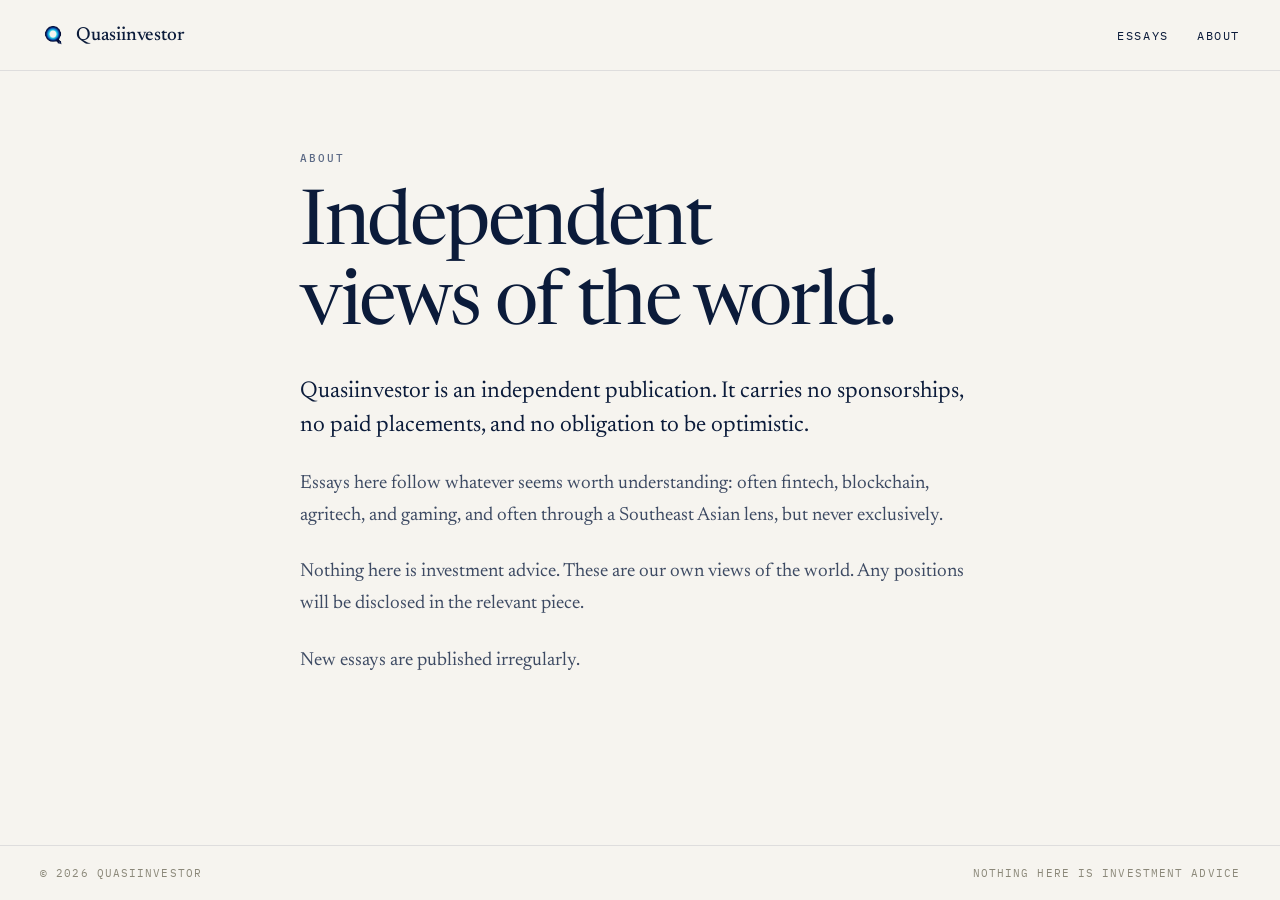
==== commit 3fe42b68: "Remove em dash from disclaimer" ====
--- a/about.html
+++ b/about.html
@@ -35,7 +35,7 @@
       <div class="prose">
         <p>Quasiinvestor is an independent publication. It carries no sponsorships, no paid placements, and no obligation to be optimistic.</p>
         <p>Essays here follow whatever seems worth understanding: often fintech, blockchain, agritech, and gaming, and often through a Southeast Asian lens, but never exclusively.</p>
-        <p>Nothing here is investment advice—just our own view of the world. Any positions will be disclosed in the relevant piece.</p>
+        <p>Nothing here is investment advice. These are our own views of the world. Any positions will be disclosed in the relevant piece.</p>
         <p>New essays are published irregularly.</p>
       </div>
     </article>
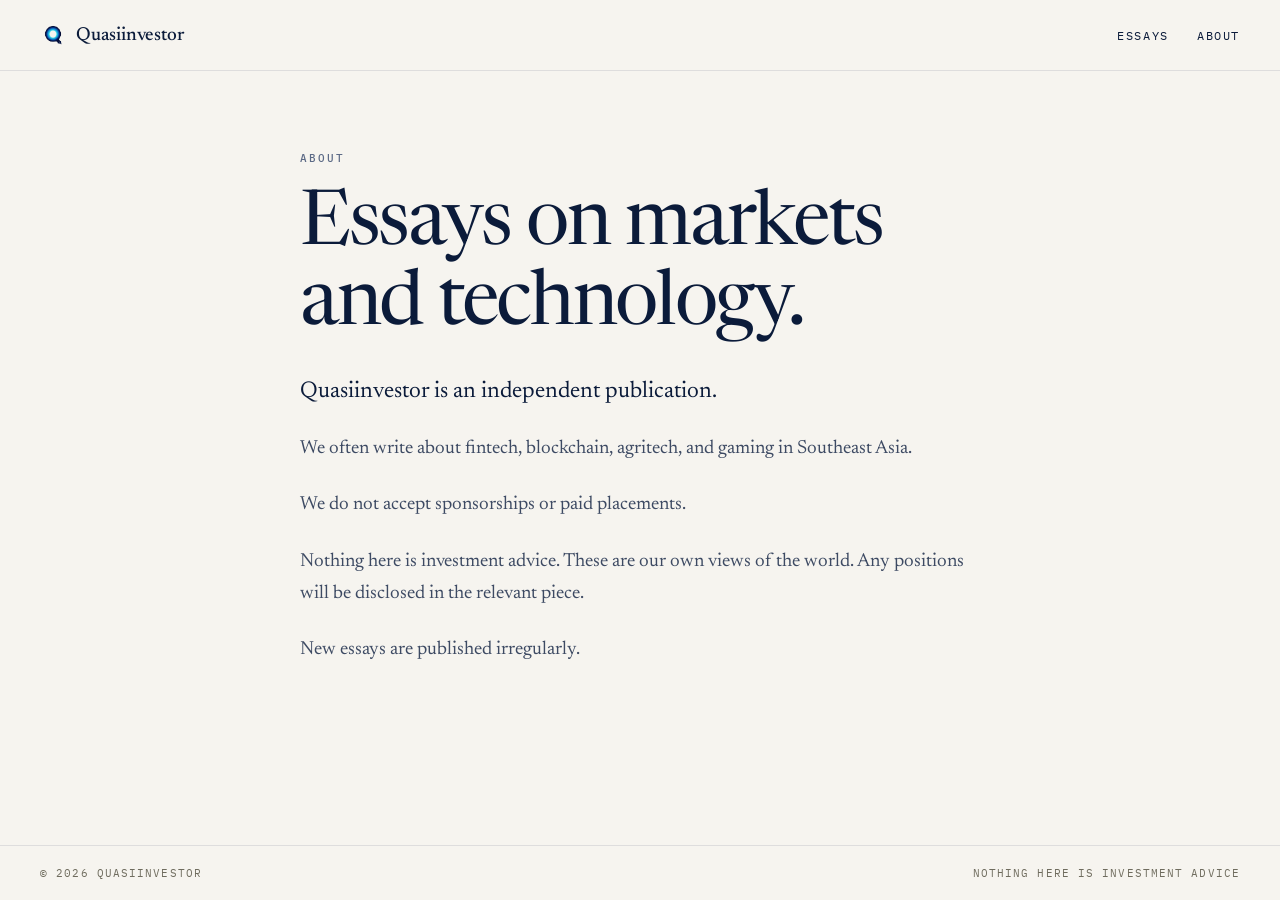
==== commit 79e4446f: "Improve contrast and simplify site voice" ====
--- a/about.html
+++ b/about.html
@@ -4,9 +4,9 @@
   <meta charset="utf-8">
   <meta name="viewport" content="width=device-width, initial-scale=1">
   <title>About · Quasiinvestor</title>
-  <meta name="description" content="About Quasiinvestor, a collection of occasional essays on what seems worth understanding.">
+  <meta name="description" content="About Quasiinvestor, an independent publication on markets, technology, and Southeast Asia.">
   <meta property="og:title" content="About · Quasiinvestor">
-  <meta property="og:description" content="A collection of occasional essays on what seems worth understanding.">
+  <meta property="og:description" content="An independent publication on markets, technology, and Southeast Asia.">
   <meta property="og:type" content="website">
   <meta property="og:url" content="https://quasiinvestor.com/about">
   <link rel="icon" href="assets/quasi-logo.png">
@@ -31,10 +31,11 @@
   <main>
     <article class="about-page">
       <span class="label">About</span>
-      <h1>Independent views of the world.</h1>
+      <h1>Essays on markets and technology.</h1>
       <div class="prose">
-        <p>Quasiinvestor is an independent publication. It carries no sponsorships, no paid placements, and no obligation to be optimistic.</p>
-        <p>Essays here follow whatever seems worth understanding: often fintech, blockchain, agritech, and gaming, and often through a Southeast Asian lens, but never exclusively.</p>
+        <p>Quasiinvestor is an independent publication.</p>
+        <p>We often write about fintech, blockchain, agritech, and gaming in Southeast Asia.</p>
+        <p>We do not accept sponsorships or paid placements.</p>
         <p>Nothing here is investment advice. These are our own views of the world. Any positions will be disclosed in the relevant piece.</p>
         <p>New essays are published irregularly.</p>
       </div>
--- a/style.css
+++ b/style.css
@@ -4,9 +4,9 @@
   --ink-secondary: #123a6b;
   --body-muted: #3d4a63;
   --label-muted: #5c6a86;
-  --meta-muted: #8b8879;
+  --meta-muted: #6f6c5e;
   --accent: #00a8e8;
-  --accent-hover: #0090c8;
+  --accent-hover: #00769f;
   --hairline: rgba(11, 27, 58, 0.1);
   --serif: "Newsreader", Georgia, serif;
   --mono: "IBM Plex Mono", ui-monospace, monospace;
@@ -49,7 +49,7 @@
 }
 
 a:focus-visible {
-  outline: 2px solid var(--accent);
+  outline: 2px solid var(--accent-hover);
   outline-offset: 4px;
 }
 
